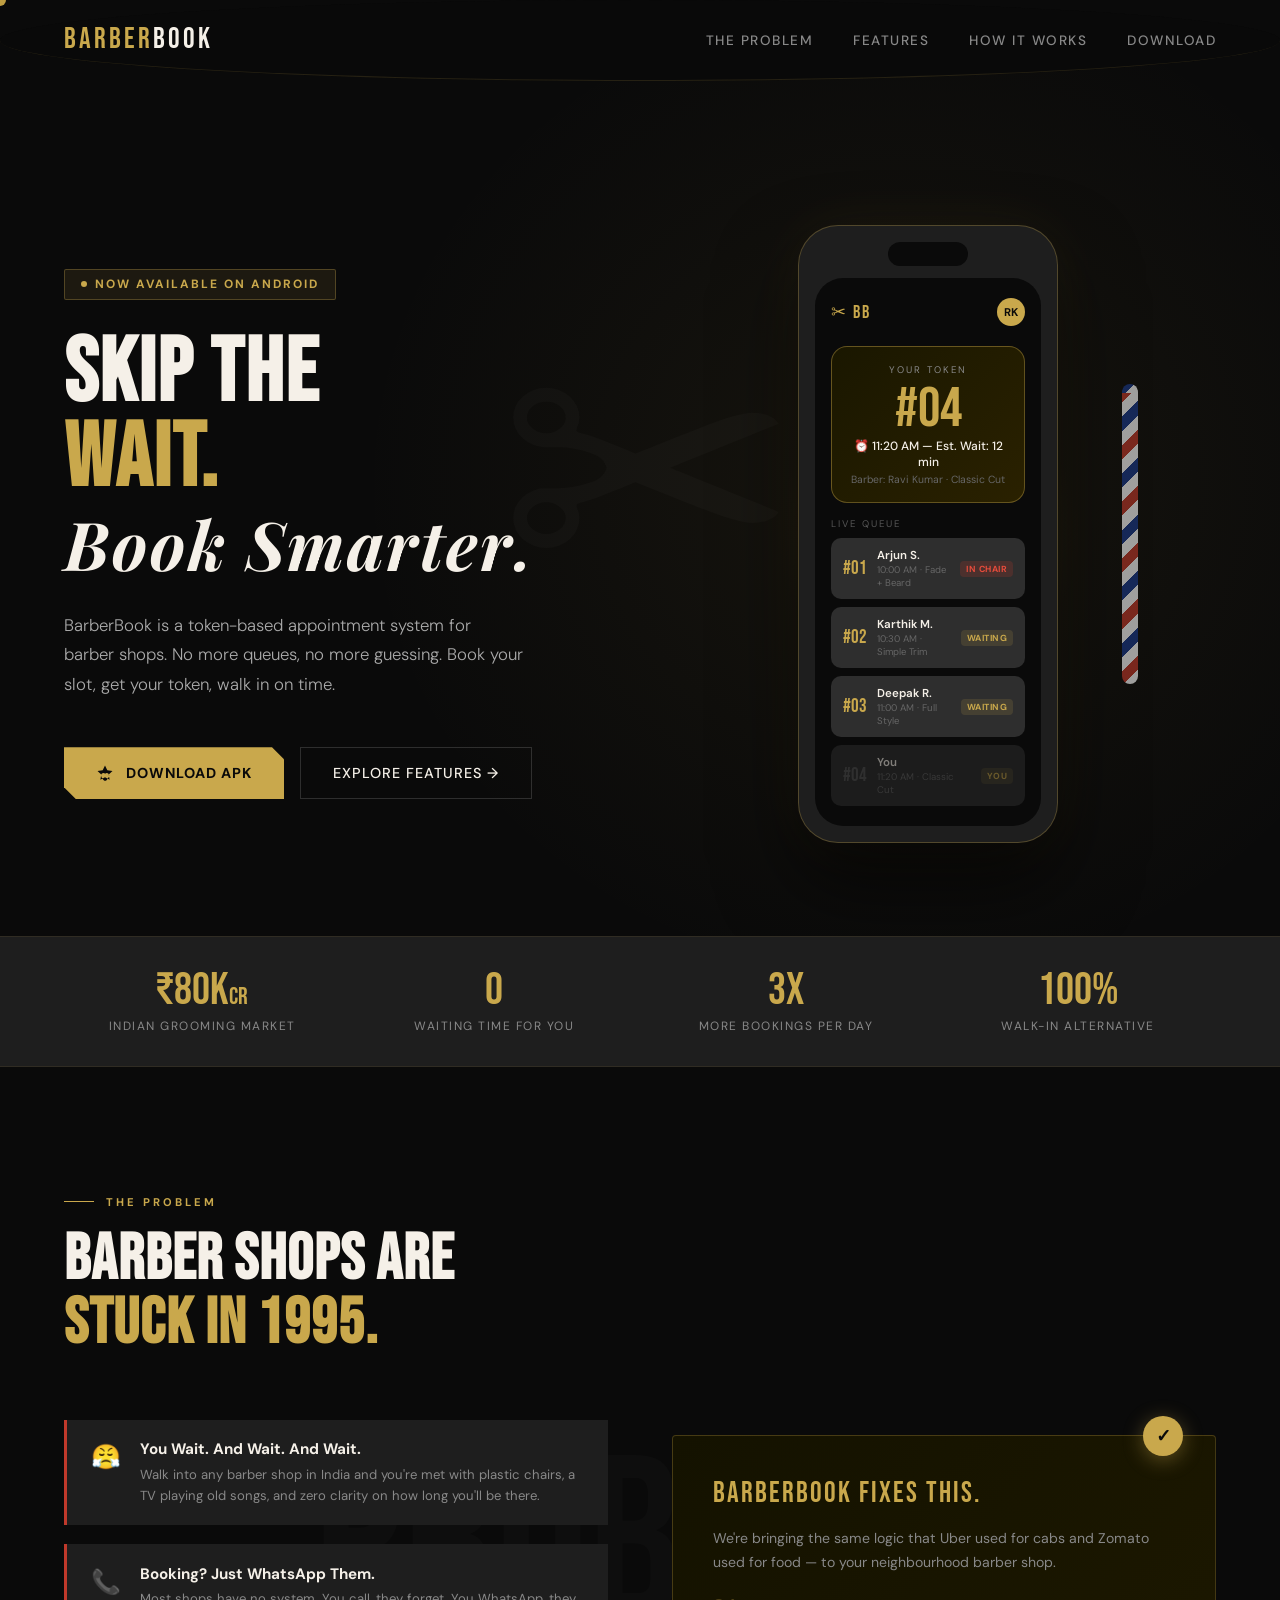
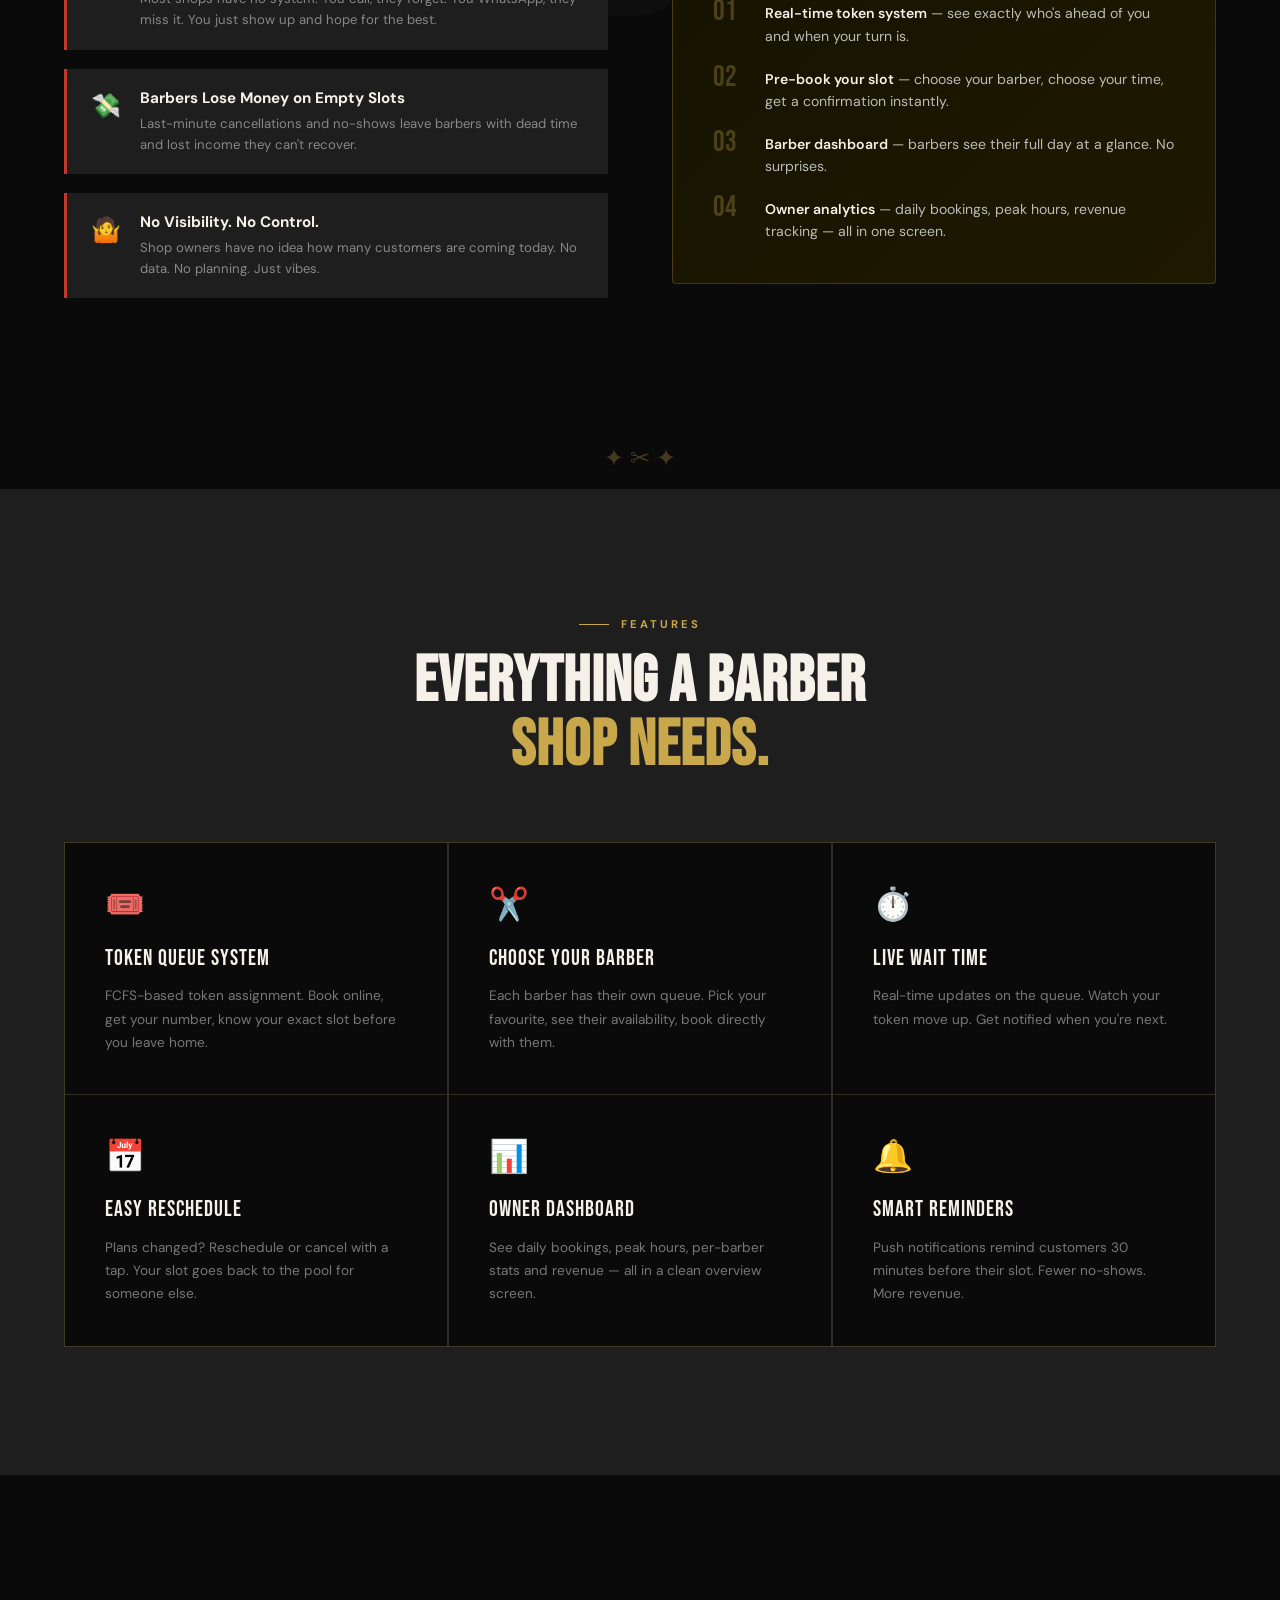
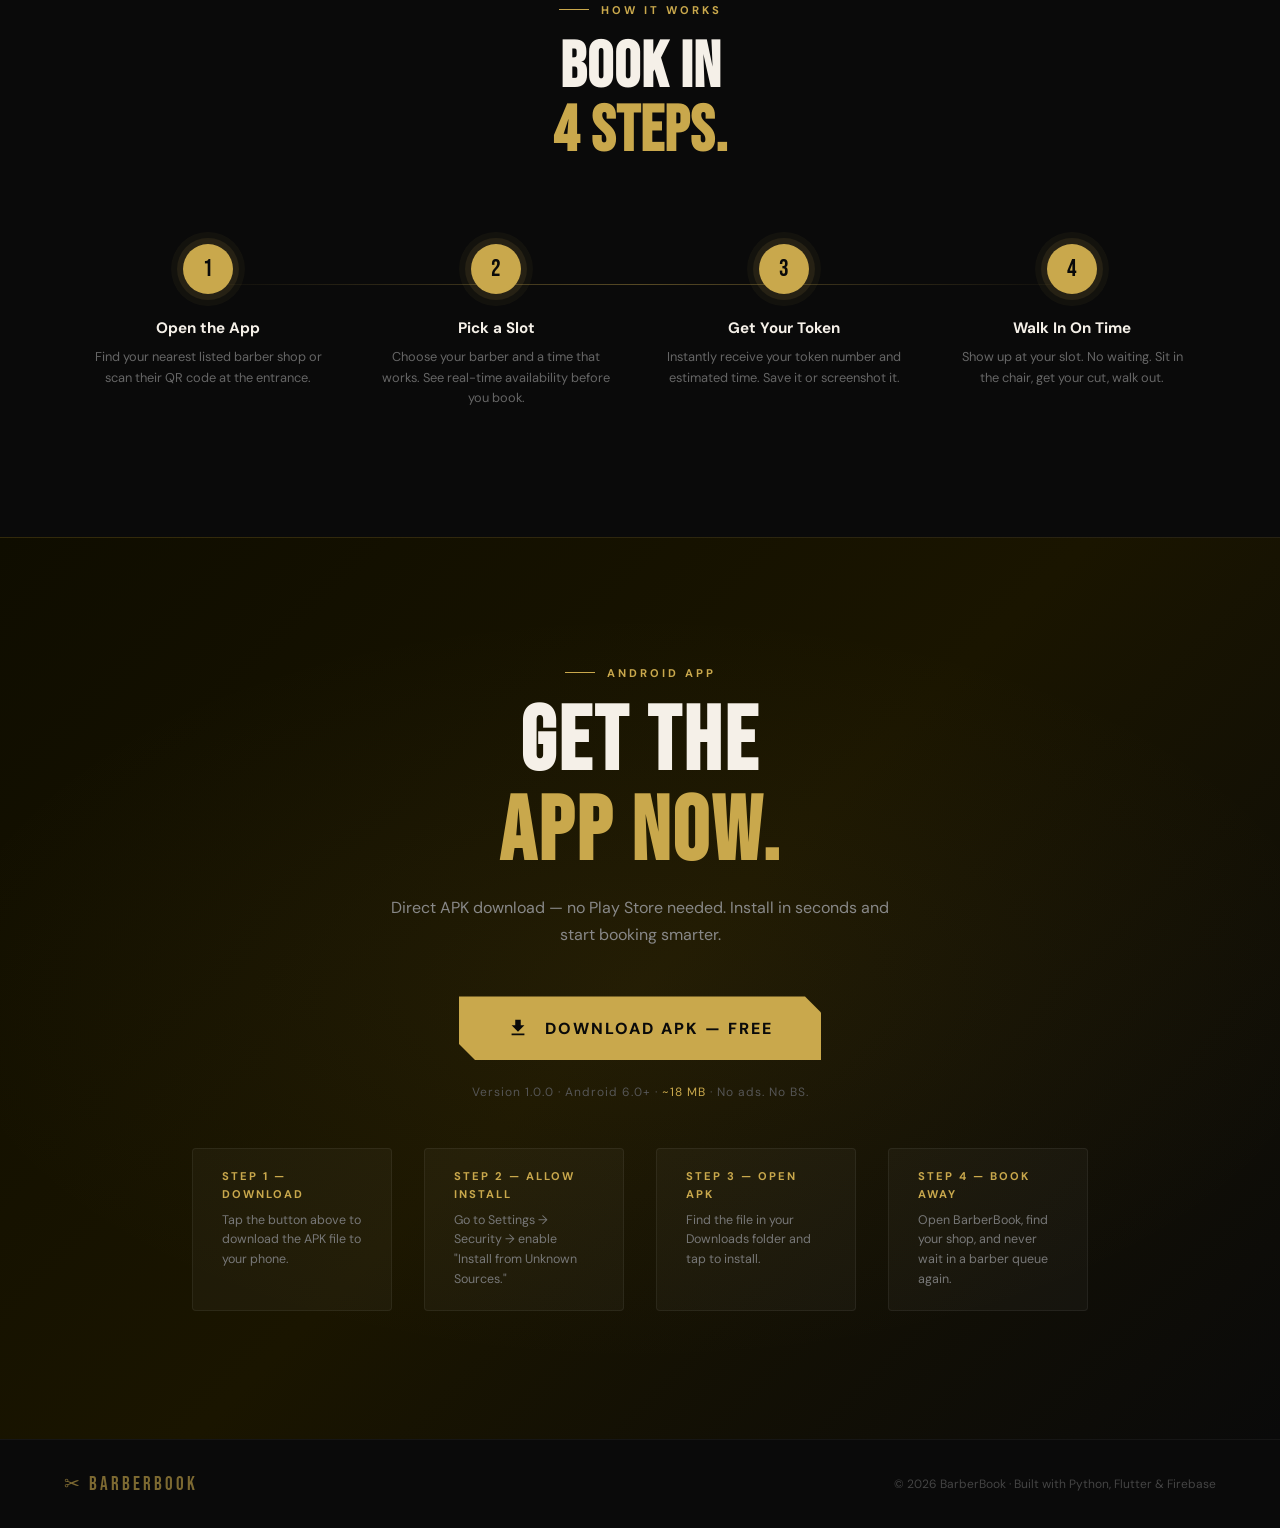
==== index.html @ 6f255767 "Uploaded frontend files to host over web" ====
<!DOCTYPE html>
<html lang="en">
<head>
<meta charset="UTF-8"/>
<meta name="viewport" content="width=device-width, initial-scale=1.0"/>
<title>BarberBook — Skip the Wait</title>
<link href="https://fonts.googleapis.com/css2?family=Bebas+Neue&family=DM+Sans:ital,wght@0,300;0,400;0,500;0,700;1,300&family=Playfair+Display:ital@1&display=swap" rel="stylesheet"/>
<link rel="stylesheet" href="style.css">
</head>
<body>

<div class="cursor" id="cursor"></div>
<div class="cursor-ring" id="cursorRing"></div>

<!-- NAV -->
<nav>
  <div class="nav-logo">Barber<span>Book</span></div>
  <ul class="nav-links">
    <li><a href="#problem">The Problem</a></li>
    <li><a href="#features">Features</a></li>
    <li><a href="#how">How It Works</a></li>
    <li><a href="#download">Download</a></li>
  </ul>
</nav>

<!-- HERO -->
<section class="hero">
  <div class="hero-bg-text">✂</div>
  <div class="hero-left">
    <div class="hero-tag">Now Available on Android</div>
    <h1>
      Skip The<br>
      <span class="gold">Wait.</span><br>
      <span class="italic">Book Smarter.</span>
    </h1>
    <p class="hero-desc">
      BarberBook is a token-based appointment system for barber shops. No more queues, no more guessing. Book your slot, get your token, walk in on time.
    </p>
    <div class="hero-cta">
      <a href="#download" class="btn-primary">
        <svg width="18" height="18" viewBox="0 0 24 24" fill="currentColor"><path d="M17.523 15.3414C17.523 13.3582 16.2062 11.9467 14.4391 11.9467C13.3176 11.9467 12.5469 12.5411 12.1406 13.0117C11.7344 12.5411 10.9637 11.9467 9.84219 11.9467C8.07504 11.9467 6.75824 13.3582 6.75824 15.3414C6.75824 18.2176 9.82188 21.1523 10.7469 21.9258C11.3687 22.4648 13.043 22.4648 13.6648 21.9258C14.5898 21.1523 17.523 18.2176 17.523 15.3414ZM12.0 2L15.09 8.26L22 9.27L17 14.14L18.18 21.02L12 17.77L5.82 21.02L7 14.14L2 9.27L8.91 8.26L12 2Z"/></svg>
        <span>Download APK</span>
      </a>
      <a href="#features" class="btn-secondary">
        Explore Features →
      </a>
    </div>
  </div>

  <div class="hero-right">
    <div class="phone-wrap">
      <div class="phone-glow"></div>
      <div class="phone">
        <div class="phone-notch"></div>
        <div class="phone-screen">
          <div class="app-header">
            <div class="app-logo-small">✂ BB</div>
            <div class="app-avatar">RK</div>
          </div>

          <div class="token-card">
            <div class="token-label">Your Token</div>
            <div class="token-num">#04</div>
            <div class="token-time">⏰ 11:20 AM — Est. Wait: 12 min</div>
            <div class="token-barber">Barber: Ravi Kumar · Classic Cut</div>
          </div>

          <div style="font-size:0.6rem; letter-spacing:2px; color:#555; text-transform:uppercase; margin-bottom:8px;">Live Queue</div>

          <div class="queue-list">
            <div class="queue-item">
              <div class="queue-num">#01</div>
              <div class="queue-info">
                <div class="queue-name">Arjun S.</div>
                <div class="queue-sub">10:00 AM · Fade + Beard</div>
              </div>
              <span class="queue-badge badge-active">In Chair</span>
            </div>
            <div class="queue-item">
              <div class="queue-num">#02</div>
              <div class="queue-info">
                <div class="queue-name">Karthik M.</div>
                <div class="queue-sub">10:30 AM · Simple Trim</div>
              </div>
              <span class="queue-badge badge-wait">Waiting</span>
            </div>
            <div class="queue-item">
              <div class="queue-num">#03</div>
              <div class="queue-info">
                <div class="queue-name">Deepak R.</div>
                <div class="queue-sub">11:00 AM · Full Style</div>
              </div>
              <span class="queue-badge badge-wait">Waiting</span>
            </div>
            <div class="queue-item" style="opacity:0.5;">
              <div class="queue-num" style="color:#555">#04</div>
              <div class="queue-info">
                <div class="queue-name">You</div>
                <div class="queue-sub">11:20 AM · Classic Cut</div>
              </div>
              <span class="queue-badge badge-wait">You</span>
            </div>
          </div>
        </div>
      </div>
      <div class="pole"></div>
    </div>
  </div>
</section>

<!-- STATS -->
<div class="stats-bar reveal">
  <div class="stat-item">
    <div class="stat-num">₹80K<span style="font-size:1.5rem">Cr</span></div>
    <div class="stat-label">Indian Grooming Market</div>
  </div>
  <div class="stat-item">
    <div class="stat-num">0</div>
    <div class="stat-label">Waiting Time For You</div>
  </div>
  <div class="stat-item">
    <div class="stat-num">3x</div>
    <div class="stat-label">More Bookings Per Day</div>
  </div>
  <div class="stat-item">
    <div class="stat-num">100%</div>
    <div class="stat-label">Walk-in Alternative</div>
  </div>
</div>

<!-- PROBLEM -->
<section class="problem" id="problem">
  <div class="section-tag">The Problem</div>
  <h2 class="section-title">BARBER SHOPS ARE<br><span style="color:var(--gold)">STUCK IN 1995.</span></h2>

  <div class="problem-grid">
    <div class="pain-list reveal">
      <div class="pain-item">
        <div class="pain-icon">😤</div>
        <div>
          <div class="pain-title">You Wait. And Wait. And Wait.</div>
          <div class="pain-desc">Walk into any barber shop in India and you're met with plastic chairs, a TV playing old songs, and zero clarity on how long you'll be there.</div>
        </div>
      </div>
      <div class="pain-item">
        <div class="pain-icon">📞</div>
        <div>
          <div class="pain-title">Booking? Just WhatsApp Them.</div>
          <div class="pain-desc">Most shops have no system. You call, they forget. You WhatsApp, they miss it. You just show up and hope for the best.</div>
        </div>
      </div>
      <div class="pain-item">
        <div class="pain-icon">💸</div>
        <div>
          <div class="pain-title">Barbers Lose Money on Empty Slots</div>
          <div class="pain-desc">Last-minute cancellations and no-shows leave barbers with dead time and lost income they can't recover.</div>
        </div>
      </div>
      <div class="pain-item">
        <div class="pain-icon">🤷</div>
        <div>
          <div class="pain-title">No Visibility. No Control.</div>
          <div class="pain-desc">Shop owners have no idea how many customers are coming today. No data. No planning. Just vibes.</div>
        </div>
      </div>
    </div>

    <div class="solution-box reveal">
      <div class="solution-title">BarberBook Fixes This.</div>
      <p style="font-size:0.88rem;color:#888;line-height:1.7;">We're bringing the same logic that Uber used for cabs and Zomato used for food — to your neighbourhood barber shop.</p>
      <div class="solution-steps">
        <div class="step">
          <div class="step-num">01</div>
          <div class="step-text"><strong>Real-time token system</strong> — see exactly who's ahead of you and when your turn is.</div>
        </div>
        <div class="step">
          <div class="step-num">02</div>
          <div class="step-text"><strong>Pre-book your slot</strong> — choose your barber, choose your time, get a confirmation instantly.</div>
        </div>
        <div class="step">
          <div class="step-num">03</div>
          <div class="step-text"><strong>Barber dashboard</strong> — barbers see their full day at a glance. No surprises.</div>
        </div>
        <div class="step">
          <div class="step-num">04</div>
          <div class="step-text"><strong>Owner analytics</strong> — daily bookings, peak hours, revenue tracking — all in one screen.</div>
        </div>
      </div>
    </div>
  </div>
</section>

<div class="scissors-divider">✦ ✂ ✦</div>

<!-- FEATURES -->
<section class="features" id="features">
  <div style="text-align:center;">
    <div class="section-tag" style="justify-content:center;">Features</div>
    <h2 class="section-title reveal">EVERYTHING A BARBER<br><span style="color:var(--gold)">SHOP NEEDS.</span></h2>
  </div>
  <div class="features-grid reveal">
    <div class="feature-card">
      <span class="feature-icon">🎟️</span>
      <div class="feature-title">Token Queue System</div>
      <div class="feature-desc">FCFS-based token assignment. Book online, get your number, know your exact slot before you leave home.</div>
    </div>
    <div class="feature-card">
      <span class="feature-icon">✂️</span>
      <div class="feature-title">Choose Your Barber</div>
      <div class="feature-desc">Each barber has their own queue. Pick your favourite, see their availability, book directly with them.</div>
    </div>
    <div class="feature-card">
      <span class="feature-icon">⏱️</span>
      <div class="feature-title">Live Wait Time</div>
      <div class="feature-desc">Real-time updates on the queue. Watch your token move up. Get notified when you're next.</div>
    </div>
    <div class="feature-card">
      <span class="feature-icon">📅</span>
      <div class="feature-title">Easy Reschedule</div>
      <div class="feature-desc">Plans changed? Reschedule or cancel with a tap. Your slot goes back to the pool for someone else.</div>
    </div>
    <div class="feature-card">
      <span class="feature-icon">📊</span>
      <div class="feature-title">Owner Dashboard</div>
      <div class="feature-desc">See daily bookings, peak hours, per-barber stats and revenue — all in a clean overview screen.</div>
    </div>
    <div class="feature-card">
      <span class="feature-icon">🔔</span>
      <div class="feature-title">Smart Reminders</div>
      <div class="feature-desc">Push notifications remind customers 30 minutes before their slot. Fewer no-shows. More revenue.</div>
    </div>
  </div>
</section>

<!-- HOW IT WORKS -->
<section class="how" id="how">
  <div style="text-align:center;">
    <div class="section-tag" style="justify-content:center;">How It Works</div>
    <h2 class="section-title reveal">BOOK IN<br><span style="color:var(--gold)">4 STEPS.</span></h2>
  </div>
  <div class="steps-row reveal">
    <div class="how-step">
      <div class="how-num">1</div>
      <div class="how-title">Open the App</div>
      <div class="how-desc">Find your nearest listed barber shop or scan their QR code at the entrance.</div>
    </div>
    <div class="how-step">
      <div class="how-num">2</div>
      <div class="how-title">Pick a Slot</div>
      <div class="how-desc">Choose your barber and a time that works. See real-time availability before you book.</div>
    </div>
    <div class="how-step">
      <div class="how-num">3</div>
      <div class="how-title">Get Your Token</div>
      <div class="how-desc">Instantly receive your token number and estimated time. Save it or screenshot it.</div>
    </div>
    <div class="how-step">
      <div class="how-num">4</div>
      <div class="how-title">Walk In On Time</div>
      <div class="how-desc">Show up at your slot. No waiting. Sit in the chair, get your cut, walk out.</div>
    </div>
  </div>
</section>

<!-- DOWNLOAD -->
<section class="download" id="download">
  <div class="section-tag" style="justify-content:center; position:relative;z-index:1;">Android App</div>
  <h2 class="download-title">GET THE<br><span style="color:var(--gold)">APP NOW.</span></h2>
  <p class="download-sub">Direct APK download — no Play Store needed. Install in seconds and start booking smarter.</p>

  <a href="barberbook.apk" class="download-btn" download="barberbook.apk">
    <svg width="22" height="22" viewBox="0 0 24 24" fill="currentColor"><path d="M5 20h14v-2H5v2zM19 9h-4V3H9v6H5l7 7 7-7z"/></svg>
    Download APK — Free
  </a>

  <div class="apk-note">
    Version 1.0.0 · Android 6.0+ · <span>~18 MB</span> · No ads. No BS.
  </div>

  <div class="install-steps">
    <div class="install-step">
      <strong>Step 1 — Download</strong>
      Tap the button above to download the APK file to your phone.
    </div>
    <div class="install-step">
      <strong>Step 2 — Allow Install</strong>
      Go to Settings → Security → enable "Install from Unknown Sources."
    </div>
    <div class="install-step">
      <strong>Step 3 — Open APK</strong>
      Find the file in your Downloads folder and tap to install.
    </div>
    <div class="install-step">
      <strong>Step 4 — Book Away</strong>
      Open BarberBook, find your shop, and never wait in a barber queue again.
    </div>
  </div>
</section>

<!-- FOOTER -->
<footer>
  <div class="footer-logo">✂ BarberBook</div>
  <div class="footer-copy">© 2026 BarberBook · Built with Python, Flutter & Firebase</div>
</footer>

<script src="script.js"></script>
</body>
</html>
---- style.css ----
:root {
  --black: #0a0a0a;
  --cream: #f5f0e8;
  --gold: #c9a84c;
  --gold-light: #e8c97a;
  --red: #c0392b;
  --white: #ffffff;
  --gray: #1e1e1e;
  --gray2: #2e2e2e;
  --text-muted: #888;
}

*, *::before, *::after { box-sizing: border-box; margin: 0; padding: 0; }

html { scroll-behavior: smooth; }

body {
  background: var(--black);
  color: var(--cream);
  font-family: 'DM Sans', sans-serif;
  overflow-x: hidden;
  cursor: none;
}

/* Custom cursor */
.cursor {
  width: 12px; height: 12px;
  background: var(--gold);
  border-radius: 50%;
  position: fixed; top: 0; left: 0;
  pointer-events: none; z-index: 9999;
  transform: translate(-50%, -50%);
  transition: transform 0.1s ease;
  mix-blend-mode: difference;
}
.cursor-ring {
  width: 36px; height: 36px;
  transform: translate(-50%, -50%);
  transition: all 0.15s ease;
  opacity: 0.5;
}

/* NAV */
nav {
  position: fixed; top: 0; width: 100%; z-
  border: 1.5px solid var(--gold);
  border-radius: 50%;
  position: fixed; top: 0; left: 0;
  pointer-events: none; z-index: 9998;index: 100;
  display: flex; justify-content: space-between; align-items: center;
  padding: 1.4rem 4rem;
  background: rgba(10,10,10,0.85);
  backdrop-filter: blur(12px);
  border-bottom: 1px solid rgba(201,168,76,0.15);
}
.nav-logo {
  font-family: 'Bebas Neue', sans-serif;
  font-size: 1.8rem;
  letter-spacing: 3px;
  color: var(--gold);
}
.nav-logo span { color: var(--cream); }
.nav-links { display: flex; gap: 2.5rem; list-style: none; }
.nav-links a {
  color: var(--text-muted);
  text-decoration: none;
  font-size: 0.85rem;
  letter-spacing: 1.5px;
  text-transform: uppercase;
  transition: color 0.3s;
  font-weight: 500;
}
.nav-links a:hover { color: var(--gold); }

/* HERO */
.hero {
  min-height: 100vh;
  display: grid;
  grid-template-columns: 1fr 1fr;
  align-items: center;
  padding: 0 4rem;
  padding-top: 6rem;
  position: relative;
  overflow: hidden;
}

.hero::before {
  content: '';
  position: absolute; inset: 0;
  background: radial-gradient(ellipse 60% 80% at 70% 50%, rgba(201,168,76,0.07) 0%, transparent 70%);
  pointer-events: none;
}

/* Barber pole background text */
.hero-bg-text {
  position: absolute;
  font-family: 'Bebas Neue', sans-serif;
  font-size: 28vw;
  color: rgba(255,255,255,0.02);
  top: 50%; left: 50%;
  transform: translate(-50%, -50%);
  white-space: nowrap;
  pointer-events: none;
  letter-spacing: -1rem;
  user-select: none;
}

.hero-left { position: relative; z-index: 2; }

.hero-tag {
  display: inline-flex; align-items: center; gap: 0.5rem;
  background: rgba(201,168,76,0.1);
  border: 1px solid rgba(201,168,76,0.3);
  color: var(--gold);
  padding: 0.4rem 1rem;
  border-radius: 2px;
  font-size: 0.75rem;
  letter-spacing: 2px;
  text-transform: uppercase;
  font-weight: 700;
  margin-bottom: 2rem;
  animation: fadeUp 0.8s ease both;
}
.hero-tag::before {
  content: '';
  width: 6px; height: 6px;
  background: var(--gold);
  border-radius: 50%;
  animation: pulse 1.5s infinite;
}

@keyframes pulse {
  0%, 100% { opacity: 1; transform: scale(1); }
  50% { opacity: 0.4; transform: scale(0.8); }
}

h1 {
  font-family: 'Bebas Neue', sans-serif;
  font-size: clamp(4rem, 7vw, 7rem);
  line-height: 0.95;
  letter-spacing: 2px;
  margin-bottom: 1.5rem;
  animation: fadeUp 0.8s 0.1s ease both;
}
h1 .gold { color: var(--gold); }
h1 .italic {
  font-family: 'Playfair Display', serif;
  font-style: italic;
  color: var(--cream);
  font-size: 0.75em;
}

.hero-desc {
  font-size: 1.05rem;
  line-height: 1.75;
  color: #aaa;
  max-width: 460px;
  margin-bottom: 3rem;
  font-weight: 300;
  animation: fadeUp 0.8s 0.2s ease both;
}

.hero-cta {
  display: flex; gap: 1rem; flex-wrap: wrap;
  animation: fadeUp 0.8s 0.3s ease both;
}

.btn-primary {
  display: inline-flex; align-items: center; gap: 0.75rem;
  background: var(--gold);
  color: var(--black);
  padding: 1rem 2rem;
  font-weight: 700;
  font-size: 0.9rem;
  letter-spacing: 1px;
  text-transform: uppercase;
  text-decoration: none;
  border: none; cursor: none;
  transition: all 0.3s ease;
  clip-path: polygon(0 0, calc(100% - 12px) 0, 100% 12px, 100% 100%, 12px 100%, 0 calc(100% - 12px));
  position: relative;
  overflow: hidden;
}
.btn-primary::before {
  content: '';
  position: absolute; inset: 0;
  background: var(--gold-light);
  transform: translateX(-100%);
  transition: transform 0.3s ease;
}
.btn-primary:hover::before { transform: translateX(0); }
.btn-primary span, .btn-primary svg { position: relative; z-index: 1; }
.btn-primary:hover { transform: translateY(-2px); box-shadow: 0 8px 30px rgba(201,168,76,0.4); }

.btn-secondary {
  display: inline-flex; align-items: center; gap: 0.75rem;
  background: transparent;
  color: var(--cream);
  padding: 1rem 2rem;
  font-weight: 500;
  font-size: 0.9rem;
  letter-spacing: 1px;
  text-transform: uppercase;
  text-decoration: none;
  border: 1px solid rgba(255,255,255,0.15);
  cursor: none;
  transition: all 0.3s ease;
}
.btn-secondary:hover {
  border-color: var(--gold);
  color: var(--gold);
  transform: translateY(-2px);
}

/* Hero right — phone mockup */
.hero-right {
  display: flex; justify-content: center; align-items: center;
  position: relative; z-index: 2;
  animation: fadeUp 0.9s 0.3s ease both;
}

.phone-wrap {
  position: relative;
  animation: float 4s ease-in-out infinite;
}

@keyframes float {
  0%, 100% { transform: translateY(0); }
  50% { transform: translateY(-18px); }
}

.phone {
  width: 260px;
  background: var(--gray);
  border-radius: 40px;
  padding: 16px;
  border: 1.5px solid rgba(201,168,76,0.3);
  box-shadow: 0 40px 80px rgba(0,0,0,0.6), 0 0 60px rgba(201,168,76,0.08);
  position: relative;
}
.phone-notch {
  width: 80px; height: 24px;
  background: var(--black);
  border-radius: 20px;
  margin: 0 auto 12px;
}
.phone-screen {
  background: var(--black);
  border-radius: 28px;
  padding: 20px 16px;
  min-height: 480px;
  overflow: hidden;
  position: relative;
}

.app-header {
  display: flex; justify-content: space-between; align-items: center;
  margin-bottom: 20px;
}
.app-logo-small {
  font-family: 'Bebas Neue', sans-serif;
  font-size: 1.1rem;
  letter-spacing: 2px;
  color: var(--gold);
}
.app-avatar {
  width: 28px; height: 28px;
  background: var(--gold);
  border-radius: 50%;
  display: flex; align-items: center; justify-content: center;
  font-size: 0.7rem; font-weight: 700; color: var(--black);
}

.token-card {
  background: linear-gradient(135deg, #1a1700, #2a2100);
  border: 1px solid rgba(201,168,76,0.4);
  border-radius: 16px;
  padding: 16px;
  margin-bottom: 14px;
  text-align: center;
}
.token-num {
  font-family: 'Bebas Neue', sans-serif;
  font-size: 3.5rem;
  color: var(--gold);
  line-height: 1;
}
.token-label {
  font-size: 0.6rem;
  letter-spacing: 2px;
  color: #888;
  text-transform: uppercase;
  margin-bottom: 6px;
}
.token-time {
  font-size: 0.75rem;
  color: var(--cream);
  font-weight: 500;
}
.token-barber {
  font-size: 0.65rem;
  color: #666;
  margin-top: 3px;
}

.queue-list { display: flex; flex-direction: column; gap: 8px; }
.queue-item {
  display: flex; align-items: center; gap: 10px;
  background: var(--gray2);
  border-radius: 10px;
  padding: 10px 12px;
}
.queue-num {
  font-family: 'Bebas Neue', sans-serif;
  font-size: 1.2rem;
  color: var(--gold);
  width: 24px;
  flex-shrink: 0;
}
.queue-info { flex: 1; }
.queue-name { font-size: 0.72rem; font-weight: 600; color: var(--cream); }
.queue-sub { font-size: 0.6rem; color: #666; }
.queue-badge {
  font-size: 0.55rem;
  padding: 2px 6px;
  border-radius: 4px;
  font-weight: 700;
  text-transform: uppercase;
  letter-spacing: 0.5px;
}
.badge-active { background: rgba(192,57,43,0.2); color: #e74c3c; }
.badge-wait { background: rgba(201,168,76,0.15); color: var(--gold); }
.badge-done { background: rgba(46,204,113,0.15); color: #2ecc71; }

/* Glow ring behind phone */
.phone-glow {
  position: absolute;
  width: 320px; height: 320px;
  background: radial-gradient(circle, rgba(201,168,76,0.12) 0%, transparent 70%);
  border-radius: 50%;
  top: 50%; left: 50%;
  transform: translate(-50%, -50%);
  pointer-events: none;
}

/* Barber pole stripe decoration */
.pole {
  position: absolute;
  right: -80px; top: 50%;
  transform: translateY(-50%);
  width: 16px; height: 300px;
  background: repeating-linear-gradient(
    -45deg,
    #c0392b 0px, #c0392b 10px,
    #ffffff 10px, #ffffff 20px,
    #1a3a8a 20px, #1a3a8a 30px,
    #ffffff 30px, #ffffff 40px
  );
  border-radius: 8px;
  opacity: 0.6;
  animation: barberPole 3s linear infinite;
  background-size: 200% 200%;
}

@keyframes barberPole {
  0% { background-position: 0 0; }
  100% { background-position: 0 100%; }
}

/* STATS */
.stats-bar {
  background: var(--gray);
  border-top: 1px solid rgba(201,168,76,0.1);
  border-bottom: 1px solid rgba(201,168,76,0.1);
  padding: 2rem 4rem;
  display: grid;
  grid-template-columns: repeat(4, 1fr);
  gap: 1rem;
  text-align: center;
}
.stat-item {}
.stat-num {
  font-family: 'Bebas Neue', sans-serif;
  font-size: 2.8rem;
  color: var(--gold);
  line-height: 1;
}
.stat-label {
  font-size: 0.75rem;
  color: var(--text-muted);
  letter-spacing: 1.5px;
  text-transform: uppercase;
  margin-top: 4px;
}

/* PROBLEM SECTION */
.problem {
  padding: 8rem 4rem;
  position: relative;
  overflow: hidden;
}
.problem::before {
  content: 'PROBLEM';
  position: absolute;
  font-family: 'Bebas Neue', sans-serif;
  font-size: 18vw;
  color: rgba(255,255,255,0.018);
  top: 50%; left: 50%;
  transform: translate(-50%, -50%);
  pointer-events: none;
  white-space: nowrap;
}

.section-tag {
  font-size: 0.7rem;
  letter-spacing: 3px;
  text-transform: uppercase;
  color: var(--gold);
  font-weight: 700;
  margin-bottom: 1.2rem;
  display: flex; align-items: center; gap: 0.75rem;
}
.section-tag::before {
  content: '';
  width: 30px; height: 1px;
  background: var(--gold);
}

.section-title {
  font-family: 'Bebas Neue', sans-serif;
  font-size: clamp(2.5rem, 5vw, 4.5rem);
  line-height: 1;
  margin-bottom: 1.5rem;
  letter-spacing: 1px;
}

.problem-grid {
  display: grid;
  grid-template-columns: 1fr 1fr;
  gap: 4rem;
  align-items: center;
  margin-top: 4rem;
  position: relative; z-index: 1;
}

.pain-list { display: flex; flex-direction: column; gap: 1.2rem; }
.pain-item {
  display: flex; gap: 1.2rem; align-items: flex-start;
  padding: 1.2rem 1.5rem;
  background: var(--gray);
  border-left: 3px solid var(--red);
  transition: transform 0.3s, border-color 0.3s;
}
.pain-item:hover { transform: translateX(6px); border-color: var(--gold); }
.pain-icon { font-size: 1.5rem; flex-shrink: 0; margin-top: 2px; }
.pain-title { font-weight: 700; font-size: 0.95rem; margin-bottom: 0.3rem; }
.pain-desc { font-size: 0.82rem; color: #888; line-height: 1.6; }

.solution-box {
  background: linear-gradient(135deg, #141200, #1e1900);
  border: 1px solid rgba(201,168,76,0.25);
  padding: 2.5rem;
  border-radius: 4px;
  position: relative;
}
.solution-box::before {
  content: '✓';
  position: absolute;
  top: -20px; right: 2rem;
  background: var(--gold);
  color: var(--black);
  width: 40px; height: 40px;
  border-radius: 50%;
  display: flex; align-items: center; justify-content: center;
  font-weight: 900; font-size: 1.1rem;
  box-shadow: 0 4px 20px rgba(201,168,76,0.4);
}
.solution-title {
  font-family: 'Bebas Neue', sans-serif;
  font-size: 1.8rem;
  color: var(--gold);
  letter-spacing: 2px;
  margin-bottom: 1rem;
}
.solution-steps { display: flex; flex-direction: column; gap: 1rem; margin-top: 1.5rem; }
.step {
  display: flex; gap: 1rem; align-items: flex-start;
}
.step-num {
  font-family: 'Bebas Neue', sans-serif;
  font-size: 1.8rem;
  color: rgba(201,168,76,0.3);
  line-height: 1;
  flex-shrink: 0;
  width: 36px;
}
.step-text { font-size: 0.88rem; line-height: 1.6; color: #bbb; padding-top: 4px; }
.step-text strong { color: var(--cream); font-weight: 600; }

/* FEATURES */
.features {
  padding: 8rem 4rem;
  background: var(--gray);
  position: relative;
  overflow: hidden;
}
.features-grid {
  display: grid;
  grid-template-columns: repeat(3, 1fr);
  gap: 1.5px;
  margin-top: 4rem;
  background: rgba(201,168,76,0.1);
  border: 1px solid rgba(201,168,76,0.1);
}
.feature-card {
  background: var(--black);
  padding: 2.5rem;
  transition: background 0.3s;
  position: relative;
  overflow: hidden;
}
.feature-card::before {
  content: '';
  position: absolute;
  bottom: 0; left: 0;
  width: 0; height: 2px;
  background: var(--gold);
  transition: width 0.4s ease;
}
.feature-card:hover::before { width: 100%; }
.feature-card:hover { background: #0f0f0f; }
.feature-icon {
  font-size: 2rem;
  margin-bottom: 1.2rem;
  display: block;
}
.feature-title {
  font-family: 'Bebas Neue', sans-serif;
  font-size: 1.4rem;
  letter-spacing: 1px;
  color: var(--cream);
  margin-bottom: 0.8rem;
}
.feature-desc { font-size: 0.85rem; color: #777; line-height: 1.7; }

/* HOW IT WORKS */
.how {
  padding: 8rem 4rem;
  position: relative;
}
.steps-row {
  display: grid;
  grid-template-columns: repeat(4, 1fr);
  gap: 0;
  margin-top: 5rem;
  position: relative;
}
.steps-row::before {
  content: '';
  position: absolute;
  top: 2.5rem;
  left: 10%;
  right: 10%;
  height: 1px;
  background: linear-gradient(to right, transparent, rgba(201,168,76,0.4), transparent);
}
.how-step { text-align: center; padding: 0 1.5rem; position: relative; }
.how-num {
  width: 50px; height: 50px;
  background: var(--gold);
  color: var(--black);
  font-family: 'Bebas Neue', sans-serif;
  font-size: 1.5rem;
  border-radius: 50%;
  display: flex; align-items: center; justify-content: center;
  margin: 0 auto 1.5rem;
  box-shadow: 0 0 0 6px rgba(201,168,76,0.1), 0 0 0 12px rgba(201,168,76,0.05);
}
.how-title {
  font-weight: 700;
  font-size: 0.95rem;
  margin-bottom: 0.6rem;
  color: var(--cream);
}
.how-desc { font-size: 0.8rem; color: #666; line-height: 1.6; }

/* DOWNLOAD SECTION */
.download {
  padding: 8rem 4rem;
  background: linear-gradient(135deg, #0f0d00, #1a1500, #0a0a0a);
  text-align: center;
  position: relative;
  overflow: hidden;
  border-top: 1px solid rgba(201,168,76,0.15);
}
.download::before {
  content: '';
  position: absolute; inset: 0;
  background: radial-gradient(ellipse 80% 60% at 50% 50%, rgba(201,168,76,0.06) 0%, transparent 70%);
}
.download-title {
  font-family: 'Bebas Neue', sans-serif;
  font-size: clamp(3rem, 7vw, 6rem);
  letter-spacing: 3px;
  line-height: 1;
  margin-bottom: 1rem;
  position: relative; z-index: 1;
}
.download-sub {
  font-size: 1rem;
  color: #888;
  max-width: 500px;
  margin: 0 auto 3rem;
  line-height: 1.7;
  position: relative; z-index: 1;
}

.download-btn {
  display: inline-flex; align-items: center; gap: 1rem;
  background: var(--gold);
  color: var(--black);
  padding: 1.3rem 3rem;
  font-weight: 800;
  font-size: 1rem;
  letter-spacing: 2px;
  text-transform: uppercase;
  text-decoration: none;
  border: none; cursor: none;
  position: relative; z-index: 1;
  clip-path: polygon(0 0, calc(100% - 16px) 0, 100% 16px, 100% 100%, 16px 100%, 0 calc(100% - 16px));
  transition: all 0.3s ease;
  box-shadow: 0 0 0 rgba(201,168,76,0.4);
  animation: glowPulse 3s infinite;
}
.download-btn:hover {
  background: var(--gold-light);
  transform: translateY(-4px);
  box-shadow: 0 20px 60px rgba(201,168,76,0.4);
  animation: none;
}

@keyframes glowPulse {
  0%, 100% { box-shadow: 0 0 0 rgba(201,168,76,0); }
  50% { box-shadow: 0 0 40px rgba(201,168,76,0.3); }
}

.apk-note {
  margin-top: 1.5rem;
  font-size: 0.75rem;
  color: #555;
  letter-spacing: 1px;
  position: relative; z-index: 1;
}
.apk-note span { color: var(--gold); }

/* Install Steps */
.install-steps {
  display: flex; gap: 2rem; justify-content: center;
  margin-top: 3rem;
  flex-wrap: wrap;
  position: relative; z-index: 1;
}
.install-step {
  background: rgba(255,255,255,0.03);
  border: 1px solid rgba(255,255,255,0.06);
  padding: 1.2rem 1.8rem;
  border-radius: 4px;
  font-size: 0.78rem;
  color: #777;
  text-align: left;
  max-width: 200px;
  line-height: 1.6;
}
.install-step strong {
  display: block;
  color: var(--gold);
  font-size: 0.7rem;
  letter-spacing: 2px;
  text-transform: uppercase;
  margin-bottom: 0.4rem;
}

/* FOOTER */
footer {
  padding: 2rem 4rem;
  border-top: 1px solid rgba(255,255,255,0.05);
  display: flex; justify-content: space-between; align-items: center;
  background: var(--black);
}
.footer-logo {
  font-family: 'Bebas Neue', sans-serif;
  font-size: 1.2rem;
  letter-spacing: 3px;
  color: var(--gold);
  opacity: 0.6;
}
.footer-copy { font-size: 0.75rem; color: #444; }

/* ANIMATIONS */
@keyframes fadeUp {
  from { opacity: 0; transform: translateY(30px); }
  to { opacity: 1; transform: translateY(0); }
}

.reveal {
  opacity: 0;
  transform: translateY(40px);
  transition: opacity 0.7s ease, transform 0.7s ease;
}
.reveal.visible {
  opacity: 1;
  transform: translateY(0);
}

/* Scissors divider */
.scissors-divider {
  text-align: center;
  padding: 1rem;
  font-size: 1.5rem;
  color: rgba(201,168,76,0.3);
  user-select: none;
}

@media (max-width: 900px) {
  nav { padding: 1rem 1.5rem; }
  .nav-links { display: none; }
  .hero { grid-template-columns: 1fr; padding: 7rem 1.5rem 4rem; text-align: center; }
  .hero-right { display: none; }
  .stats-bar { grid-template-columns: repeat(2,1fr); padding: 2rem 1.5rem; }
  .problem { padding: 4rem 1.5rem; }
  .problem-grid { grid-template-columns: 1fr; gap: 2rem; }
  .features { padding: 4rem 1.5rem; }
  .features-grid { grid-template-columns: 1fr; }
  .how { padding: 4rem 1.5rem; }
  .steps-row { grid-template-columns: 1fr 1fr; gap: 2rem; }
  .steps-row::before { display: none; }
  .download { padding: 4rem 1.5rem; }
  footer { padding: 1.5rem; flex-direction: column; gap: 1rem; }
  .hero-desc { margin: 0 auto 2rem; }
  .hero-cta { justify-content: center; }
}
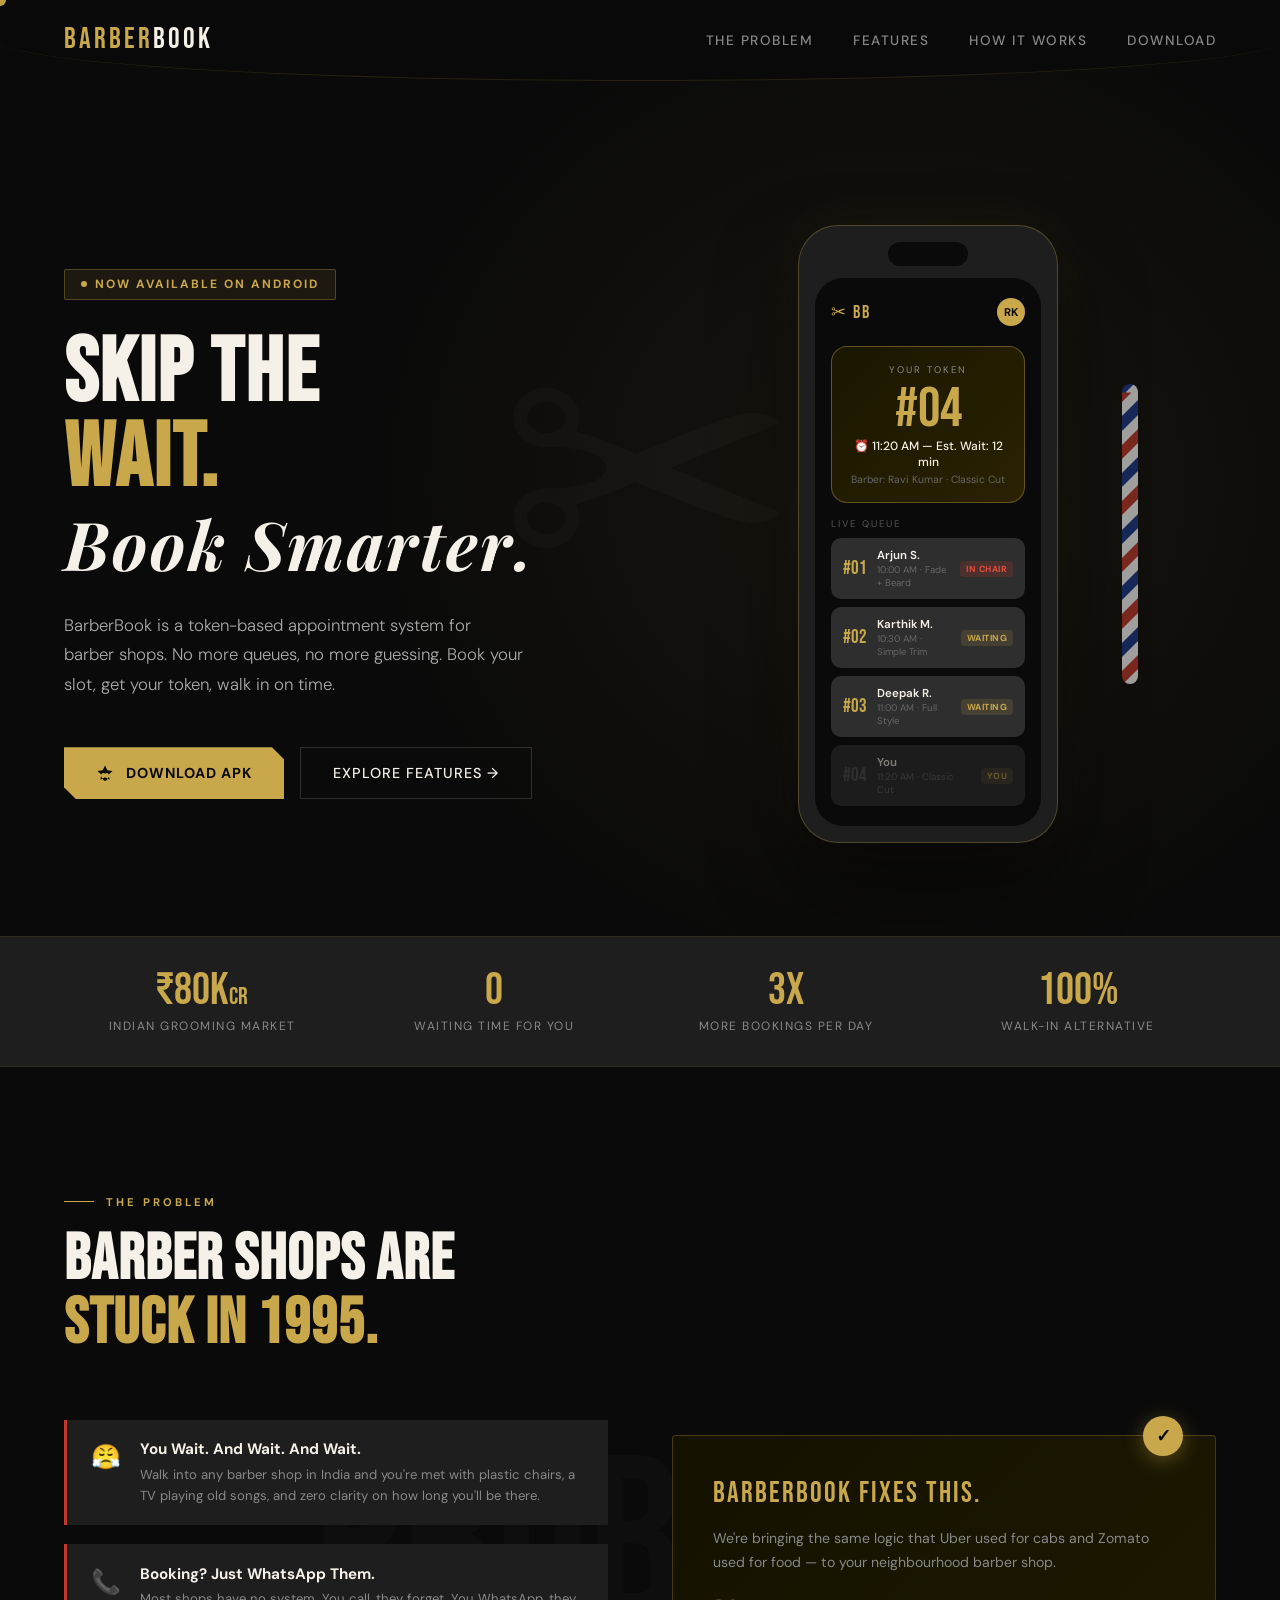
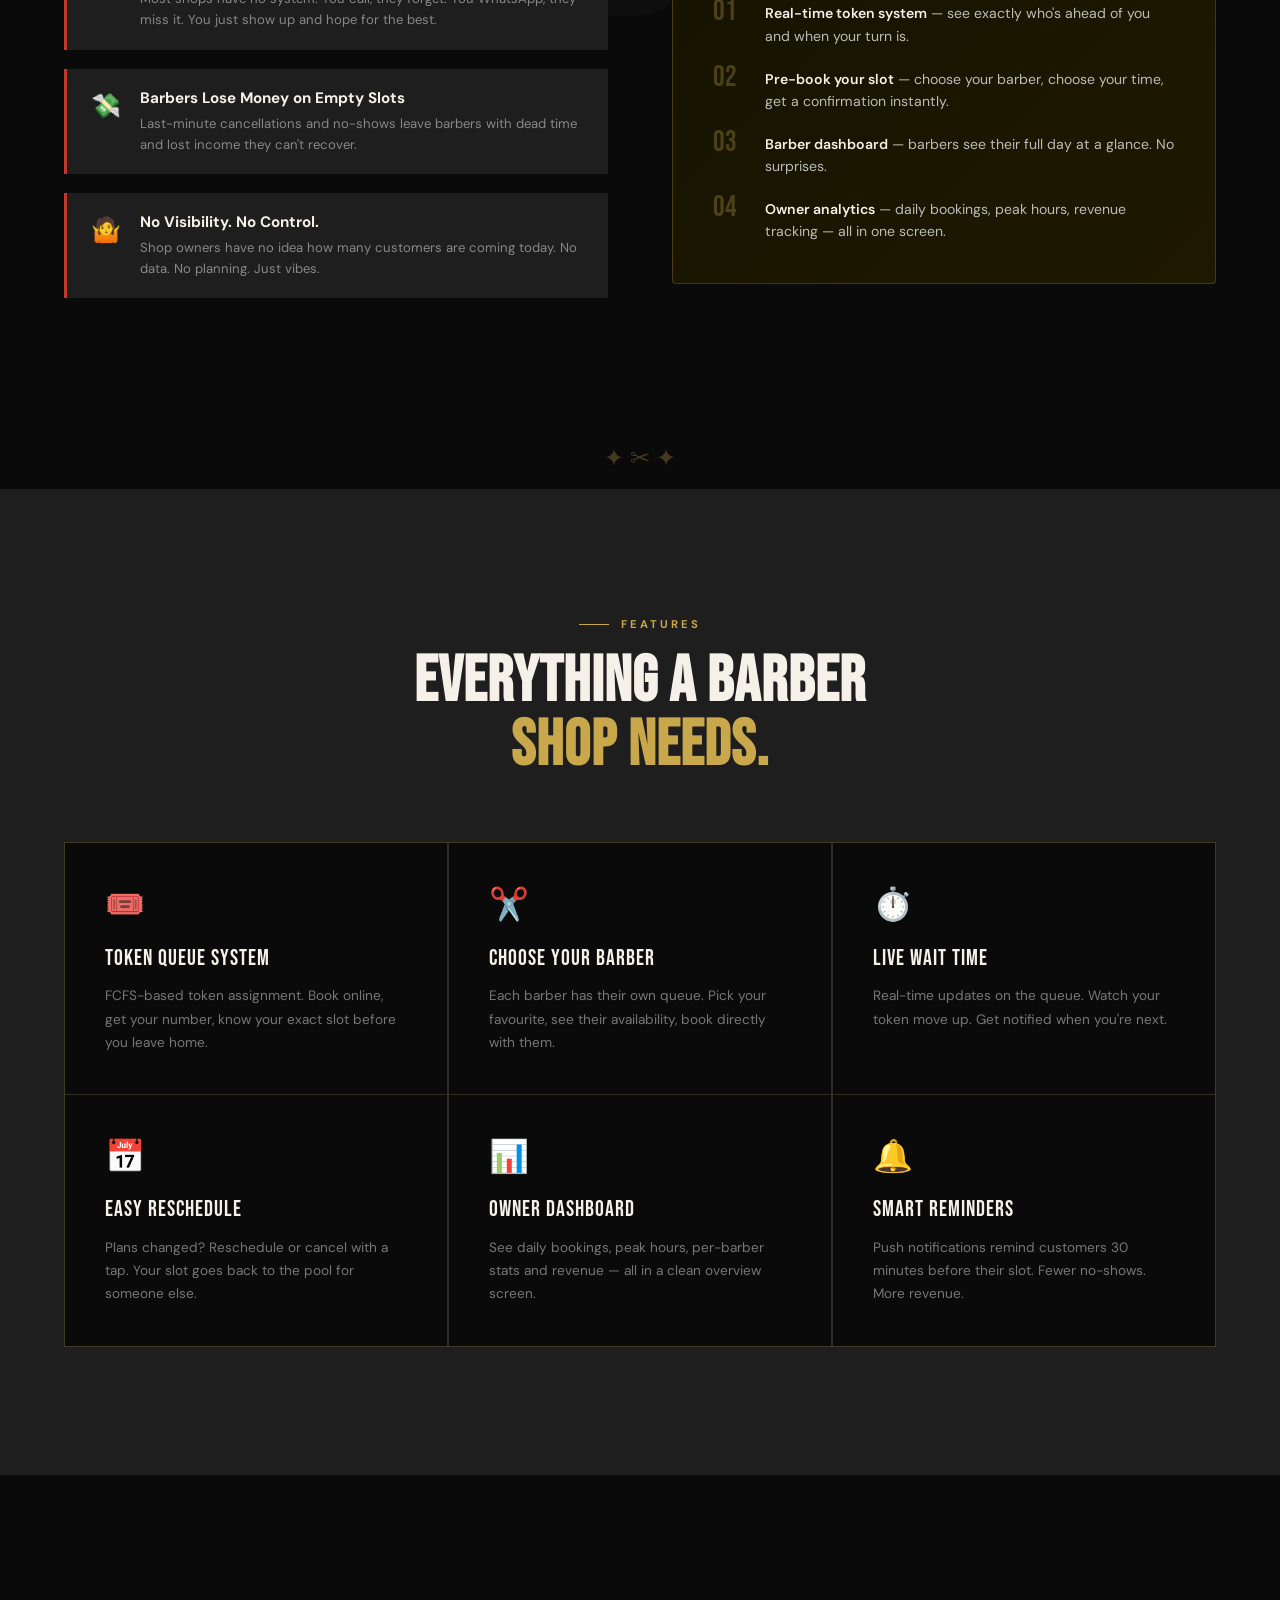
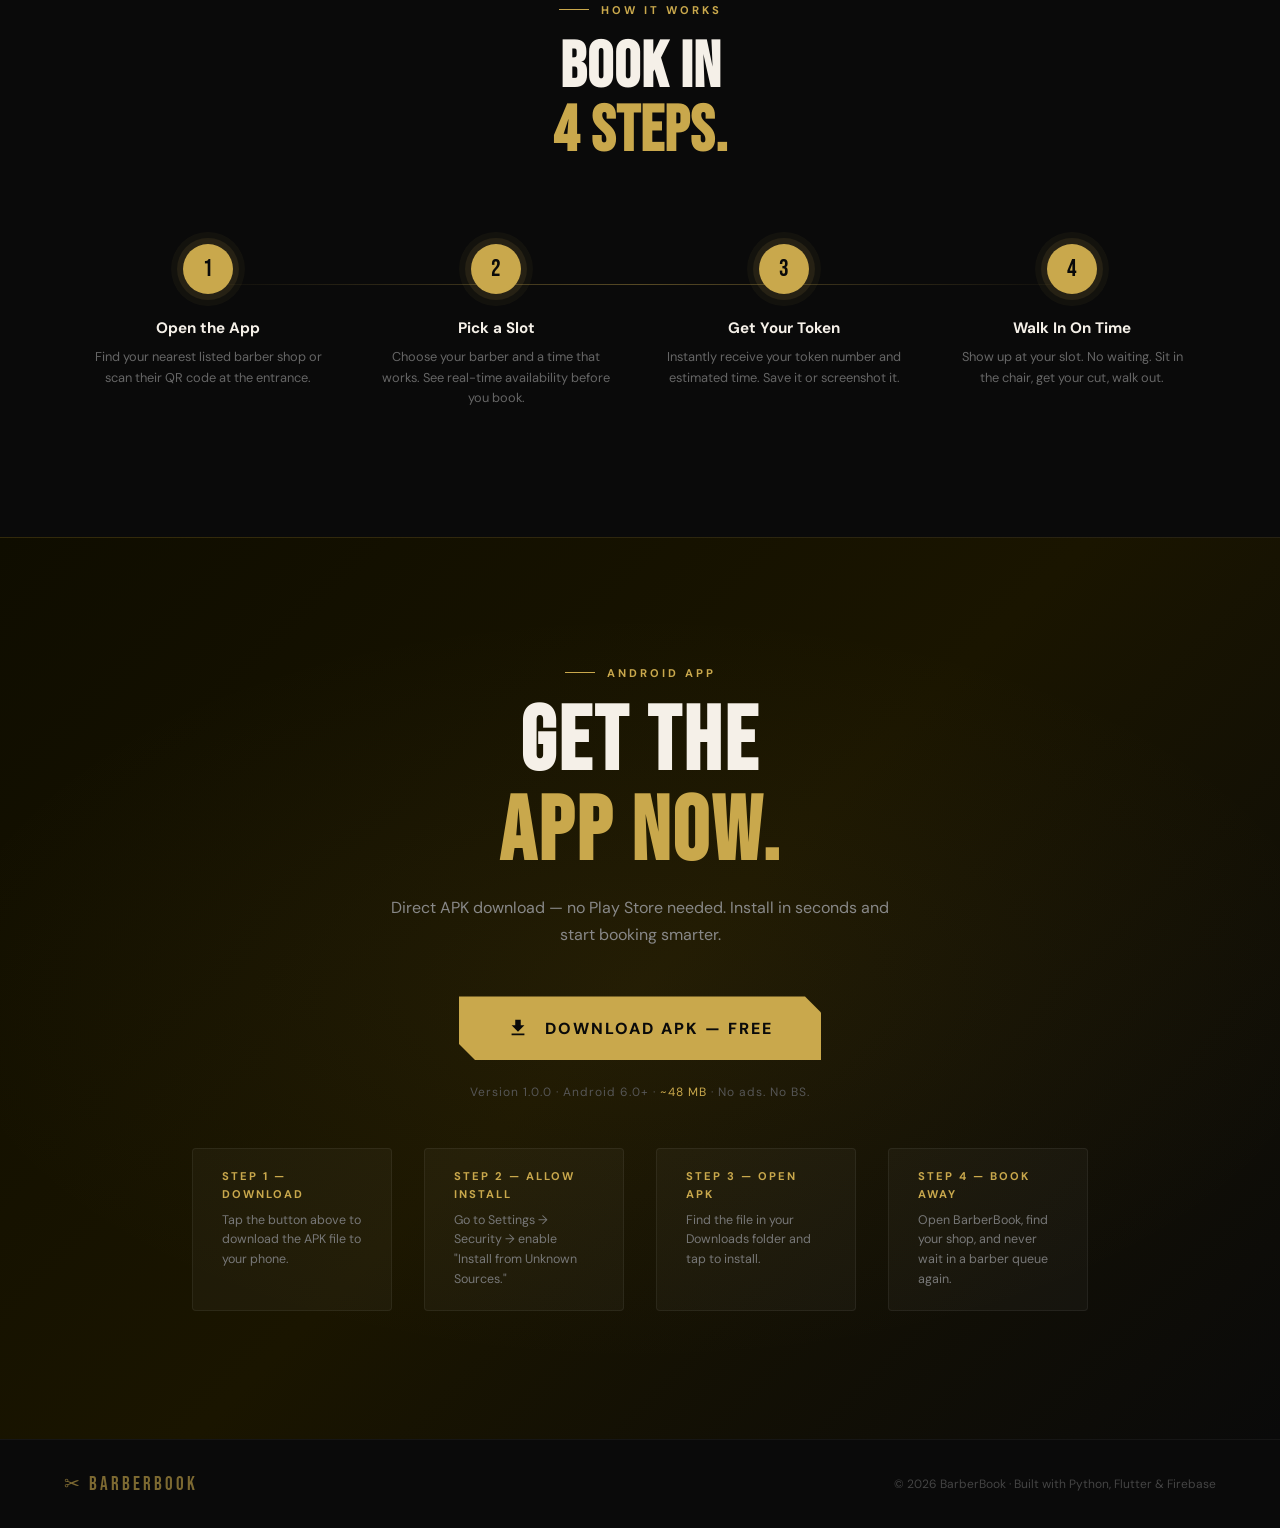
==== commit 7e2284b8: ".apk file redirect changed from direct to standard release" ====
--- a/index.html
+++ b/index.html
@@ -268,13 +268,13 @@
   <h2 class="download-title">GET THE<br><span style="color:var(--gold)">APP NOW.</span></h2>
   <p class="download-sub">Direct APK download — no Play Store needed. Install in seconds and start booking smarter.</p>
 
-  <a href="barberbook.apk" class="download-btn" download="barberbook.apk">
+  <a href="https://github.com/jashjson/barberbook/releases/download/app/barberbook.apk" class="download-btn" >
     <svg width="22" height="22" viewBox="0 0 24 24" fill="currentColor"><path d="M5 20h14v-2H5v2zM19 9h-4V3H9v6H5l7 7 7-7z"/></svg>
     Download APK — Free
   </a>
 
   <div class="apk-note">
-    Version 1.0.0 · Android 6.0+ · <span>~18 MB</span> · No ads. No BS.
+    Version 1.0.0 · Android 6.0+ · <span>~48 MB</span> · No ads. No BS.
   </div>
 
   <div class="install-steps">
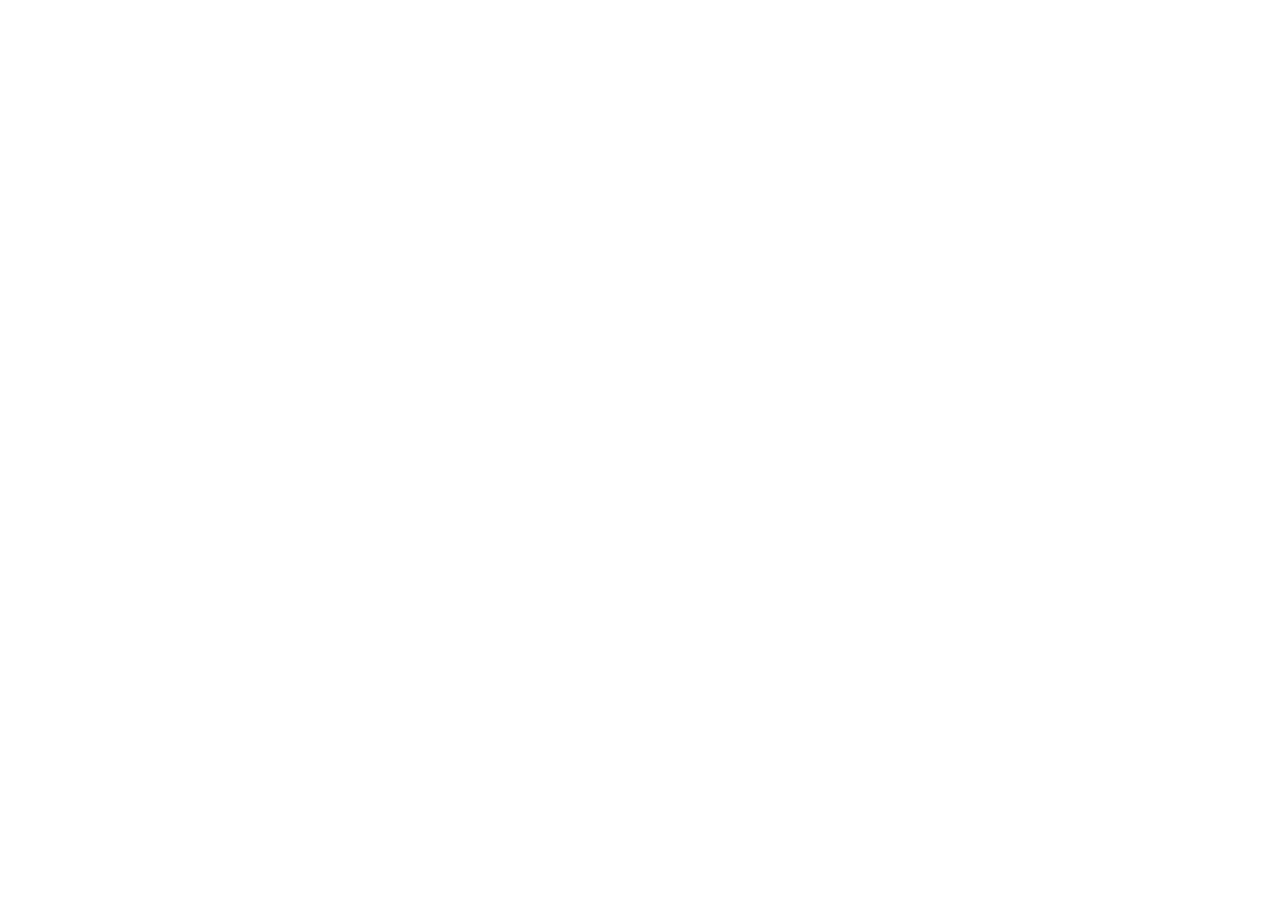
==== commit 1aa71862: "Webapp initial push" ====
--- a/index.html
+++ b/index.html
@@ -1,308 +1,38 @@
 <!DOCTYPE html>
-<html lang="en">
+<html>
 <head>
-<meta charset="UTF-8"/>
-<meta name="viewport" content="width=device-width, initial-scale=1.0"/>
-<title>BarberBook — Skip the Wait</title>
-<link href="https://fonts.googleapis.com/css2?family=Bebas+Neue&family=DM+Sans:ital,wght@0,300;0,400;0,500;0,700;1,300&family=Playfair+Display:ital@1&display=swap" rel="stylesheet"/>
-<link rel="stylesheet" href="style.css">
+  <!--
+    If you are serving your web app in a path other than the root, change the
+    href value below to reflect the base path you are serving from.
+
+    The path provided below has to start and end with a slash "/" in order for
+    it to work correctly.
+
+    For more details:
+    * https://developer.mozilla.org/en-US/docs/Web/HTML/Element/base
+
+    This is a placeholder for base href that will be replaced by the value of
+    the `--base-href` argument provided to `flutter build`.
+  -->
+  <base href="/">
+
+  <meta charset="UTF-8">
+  <meta content="IE=Edge" http-equiv="X-UA-Compatible">
+  <meta name="description" content="A new Flutter project.">
+
+  <!-- iOS meta tags & icons -->
+  <meta name="mobile-web-app-capable" content="yes">
+  <meta name="apple-mobile-web-app-status-bar-style" content="black">
+  <meta name="apple-mobile-web-app-title" content="myapp">
+  <link rel="apple-touch-icon" href="icons/Icon-192.png">
+
+  <!-- Favicon -->
+  <link rel="icon" type="image/png" href="favicon.png"/>
+
+  <title>myapp</title>
+  <link rel="manifest" href="manifest.json">
 </head>
 <body>
-
-<div class="cursor" id="cursor"></div>
-<div class="cursor-ring" id="cursorRing"></div>
-
-<!-- NAV -->
-<nav>
-  <div class="nav-logo">Barber<span>Book</span></div>
-  <ul class="nav-links">
-    <li><a href="#problem">The Problem</a></li>
-    <li><a href="#features">Features</a></li>
-    <li><a href="#how">How It Works</a></li>
-    <li><a href="#download">Download</a></li>
-  </ul>
-</nav>
-
-<!-- HERO -->
-<section class="hero">
-  <div class="hero-bg-text">✂</div>
-  <div class="hero-left">
-    <div class="hero-tag">Now Available on Android</div>
-    <h1>
-      Skip The<br>
-      <span class="gold">Wait.</span><br>
-      <span class="italic">Book Smarter.</span>
-    </h1>
-    <p class="hero-desc">
-      BarberBook is a token-based appointment system for barber shops. No more queues, no more guessing. Book your slot, get your token, walk in on time.
-    </p>
-    <div class="hero-cta">
-      <a href="#download" class="btn-primary">
-        <svg width="18" height="18" viewBox="0 0 24 24" fill="currentColor"><path d="M17.523 15.3414C17.523 13.3582 16.2062 11.9467 14.4391 11.9467C13.3176 11.9467 12.5469 12.5411 12.1406 13.0117C11.7344 12.5411 10.9637 11.9467 9.84219 11.9467C8.07504 11.9467 6.75824 13.3582 6.75824 15.3414C6.75824 18.2176 9.82188 21.1523 10.7469 21.9258C11.3687 22.4648 13.043 22.4648 13.6648 21.9258C14.5898 21.1523 17.523 18.2176 17.523 15.3414ZM12.0 2L15.09 8.26L22 9.27L17 14.14L18.18 21.02L12 17.77L5.82 21.02L7 14.14L2 9.27L8.91 8.26L12 2Z"/></svg>
-        <span>Download APK</span>
-      </a>
-      <a href="#features" class="btn-secondary">
-        Explore Features →
-      </a>
-    </div>
-  </div>
-
-  <div class="hero-right">
-    <div class="phone-wrap">
-      <div class="phone-glow"></div>
-      <div class="phone">
-        <div class="phone-notch"></div>
-        <div class="phone-screen">
-          <div class="app-header">
-            <div class="app-logo-small">✂ BB</div>
-            <div class="app-avatar">RK</div>
-          </div>
-
-          <div class="token-card">
-            <div class="token-label">Your Token</div>
-            <div class="token-num">#04</div>
-            <div class="token-time">⏰ 11:20 AM — Est. Wait: 12 min</div>
-            <div class="token-barber">Barber: Ravi Kumar · Classic Cut</div>
-          </div>
-
-          <div style="font-size:0.6rem; letter-spacing:2px; color:#555; text-transform:uppercase; margin-bottom:8px;">Live Queue</div>
-
-          <div class="queue-list">
-            <div class="queue-item">
-              <div class="queue-num">#01</div>
-              <div class="queue-info">
-                <div class="queue-name">Arjun S.</div>
-                <div class="queue-sub">10:00 AM · Fade + Beard</div>
-              </div>
-              <span class="queue-badge badge-active">In Chair</span>
-            </div>
-            <div class="queue-item">
-              <div class="queue-num">#02</div>
-              <div class="queue-info">
-                <div class="queue-name">Karthik M.</div>
-                <div class="queue-sub">10:30 AM · Simple Trim</div>
-              </div>
-              <span class="queue-badge badge-wait">Waiting</span>
-            </div>
-            <div class="queue-item">
-              <div class="queue-num">#03</div>
-              <div class="queue-info">
-                <div class="queue-name">Deepak R.</div>
-                <div class="queue-sub">11:00 AM · Full Style</div>
-              </div>
-              <span class="queue-badge badge-wait">Waiting</span>
-            </div>
-            <div class="queue-item" style="opacity:0.5;">
-              <div class="queue-num" style="color:#555">#04</div>
-              <div class="queue-info">
-                <div class="queue-name">You</div>
-                <div class="queue-sub">11:20 AM · Classic Cut</div>
-              </div>
-              <span class="queue-badge badge-wait">You</span>
-            </div>
-          </div>
-        </div>
-      </div>
-      <div class="pole"></div>
-    </div>
-  </div>
-</section>
-
-<!-- STATS -->
-<div class="stats-bar reveal">
-  <div class="stat-item">
-    <div class="stat-num">₹80K<span style="font-size:1.5rem">Cr</span></div>
-    <div class="stat-label">Indian Grooming Market</div>
-  </div>
-  <div class="stat-item">
-    <div class="stat-num">0</div>
-    <div class="stat-label">Waiting Time For You</div>
-  </div>
-  <div class="stat-item">
-    <div class="stat-num">3x</div>
-    <div class="stat-label">More Bookings Per Day</div>
-  </div>
-  <div class="stat-item">
-    <div class="stat-num">100%</div>
-    <div class="stat-label">Walk-in Alternative</div>
-  </div>
-</div>
-
-<!-- PROBLEM -->
-<section class="problem" id="problem">
-  <div class="section-tag">The Problem</div>
-  <h2 class="section-title">BARBER SHOPS ARE<br><span style="color:var(--gold)">STUCK IN 1995.</span></h2>
-
-  <div class="problem-grid">
-    <div class="pain-list reveal">
-      <div class="pain-item">
-        <div class="pain-icon">😤</div>
-        <div>
-          <div class="pain-title">You Wait. And Wait. And Wait.</div>
-          <div class="pain-desc">Walk into any barber shop in India and you're met with plastic chairs, a TV playing old songs, and zero clarity on how long you'll be there.</div>
-        </div>
-      </div>
-      <div class="pain-item">
-        <div class="pain-icon">📞</div>
-        <div>
-          <div class="pain-title">Booking? Just WhatsApp Them.</div>
-          <div class="pain-desc">Most shops have no system. You call, they forget. You WhatsApp, they miss it. You just show up and hope for the best.</div>
-        </div>
-      </div>
-      <div class="pain-item">
-        <div class="pain-icon">💸</div>
-        <div>
-          <div class="pain-title">Barbers Lose Money on Empty Slots</div>
-          <div class="pain-desc">Last-minute cancellations and no-shows leave barbers with dead time and lost income they can't recover.</div>
-        </div>
-      </div>
-      <div class="pain-item">
-        <div class="pain-icon">🤷</div>
-        <div>
-          <div class="pain-title">No Visibility. No Control.</div>
-          <div class="pain-desc">Shop owners have no idea how many customers are coming today. No data. No planning. Just vibes.</div>
-        </div>
-      </div>
-    </div>
-
-    <div class="solution-box reveal">
-      <div class="solution-title">BarberBook Fixes This.</div>
-      <p style="font-size:0.88rem;color:#888;line-height:1.7;">We're bringing the same logic that Uber used for cabs and Zomato used for food — to your neighbourhood barber shop.</p>
-      <div class="solution-steps">
-        <div class="step">
-          <div class="step-num">01</div>
-          <div class="step-text"><strong>Real-time token system</strong> — see exactly who's ahead of you and when your turn is.</div>
-        </div>
-        <div class="step">
-          <div class="step-num">02</div>
-          <div class="step-text"><strong>Pre-book your slot</strong> — choose your barber, choose your time, get a confirmation instantly.</div>
-        </div>
-        <div class="step">
-          <div class="step-num">03</div>
-          <div class="step-text"><strong>Barber dashboard</strong> — barbers see their full day at a glance. No surprises.</div>
-        </div>
-        <div class="step">
-          <div class="step-num">04</div>
-          <div class="step-text"><strong>Owner analytics</strong> — daily bookings, peak hours, revenue tracking — all in one screen.</div>
-        </div>
-      </div>
-    </div>
-  </div>
-</section>
-
-<div class="scissors-divider">✦ ✂ ✦</div>
-
-<!-- FEATURES -->
-<section class="features" id="features">
-  <div style="text-align:center;">
-    <div class="section-tag" style="justify-content:center;">Features</div>
-    <h2 class="section-title reveal">EVERYTHING A BARBER<br><span style="color:var(--gold)">SHOP NEEDS.</span></h2>
-  </div>
-  <div class="features-grid reveal">
-    <div class="feature-card">
-      <span class="feature-icon">🎟️</span>
-      <div class="feature-title">Token Queue System</div>
-      <div class="feature-desc">FCFS-based token assignment. Book online, get your number, know your exact slot before you leave home.</div>
-    </div>
-    <div class="feature-card">
-      <span class="feature-icon">✂️</span>
-      <div class="feature-title">Choose Your Barber</div>
-      <div class="feature-desc">Each barber has their own queue. Pick your favourite, see their availability, book directly with them.</div>
-    </div>
-    <div class="feature-card">
-      <span class="feature-icon">⏱️</span>
-      <div class="feature-title">Live Wait Time</div>
-      <div class="feature-desc">Real-time updates on the queue. Watch your token move up. Get notified when you're next.</div>
-    </div>
-    <div class="feature-card">
-      <span class="feature-icon">📅</span>
-      <div class="feature-title">Easy Reschedule</div>
-      <div class="feature-desc">Plans changed? Reschedule or cancel with a tap. Your slot goes back to the pool for someone else.</div>
-    </div>
-    <div class="feature-card">
-      <span class="feature-icon">📊</span>
-      <div class="feature-title">Owner Dashboard</div>
-      <div class="feature-desc">See daily bookings, peak hours, per-barber stats and revenue — all in a clean overview screen.</div>
-    </div>
-    <div class="feature-card">
-      <span class="feature-icon">🔔</span>
-      <div class="feature-title">Smart Reminders</div>
-      <div class="feature-desc">Push notifications remind customers 30 minutes before their slot. Fewer no-shows. More revenue.</div>
-    </div>
-  </div>
-</section>
-
-<!-- HOW IT WORKS -->
-<section class="how" id="how">
-  <div style="text-align:center;">
-    <div class="section-tag" style="justify-content:center;">How It Works</div>
-    <h2 class="section-title reveal">BOOK IN<br><span style="color:var(--gold)">4 STEPS.</span></h2>
-  </div>
-  <div class="steps-row reveal">
-    <div class="how-step">
-      <div class="how-num">1</div>
-      <div class="how-title">Open the App</div>
-      <div class="how-desc">Find your nearest listed barber shop or scan their QR code at the entrance.</div>
-    </div>
-    <div class="how-step">
-      <div class="how-num">2</div>
-      <div class="how-title">Pick a Slot</div>
-      <div class="how-desc">Choose your barber and a time that works. See real-time availability before you book.</div>
-    </div>
-    <div class="how-step">
-      <div class="how-num">3</div>
-      <div class="how-title">Get Your Token</div>
-      <div class="how-desc">Instantly receive your token number and estimated time. Save it or screenshot it.</div>
-    </div>
-    <div class="how-step">
-      <div class="how-num">4</div>
-      <div class="how-title">Walk In On Time</div>
-      <div class="how-desc">Show up at your slot. No waiting. Sit in the chair, get your cut, walk out.</div>
-    </div>
-  </div>
-</section>
-
-<!-- DOWNLOAD -->
-<section class="download" id="download">
-  <div class="section-tag" style="justify-content:center; position:relative;z-index:1;">Android App</div>
-  <h2 class="download-title">GET THE<br><span style="color:var(--gold)">APP NOW.</span></h2>
-  <p class="download-sub">Direct APK download — no Play Store needed. Install in seconds and start booking smarter.</p>
-
-  <a href="https://github.com/jashjson/barberbook/releases/download/app/barberbook.apk" class="download-btn" >
-    <svg width="22" height="22" viewBox="0 0 24 24" fill="currentColor"><path d="M5 20h14v-2H5v2zM19 9h-4V3H9v6H5l7 7 7-7z"/></svg>
-    Download APK — Free
-  </a>
-
-  <div class="apk-note">
-    Version 1.0.0 · Android 6.0+ · <span>~48 MB</span> · No ads. No BS.
-  </div>
-
-  <div class="install-steps">
-    <div class="install-step">
-      <strong>Step 1 — Download</strong>
-      Tap the button above to download the APK file to your phone.
-    </div>
-    <div class="install-step">
-      <strong>Step 2 — Allow Install</strong>
-      Go to Settings → Security → enable "Install from Unknown Sources."
-    </div>
-    <div class="install-step">
-      <strong>Step 3 — Open APK</strong>
-      Find the file in your Downloads folder and tap to install.
-    </div>
-    <div class="install-step">
-      <strong>Step 4 — Book Away</strong>
-      Open BarberBook, find your shop, and never wait in a barber queue again.
-    </div>
-  </div>
-</section>
-
-<!-- FOOTER -->
-<footer>
-  <div class="footer-logo">✂ BarberBook</div>
-  <div class="footer-copy">© 2026 BarberBook · Built with Python, Flutter & Firebase</div>
-</footer>
-
-<script src="script.js"></script>
+  <script src="flutter_bootstrap.js" async></script>
 </body>
 </html>
